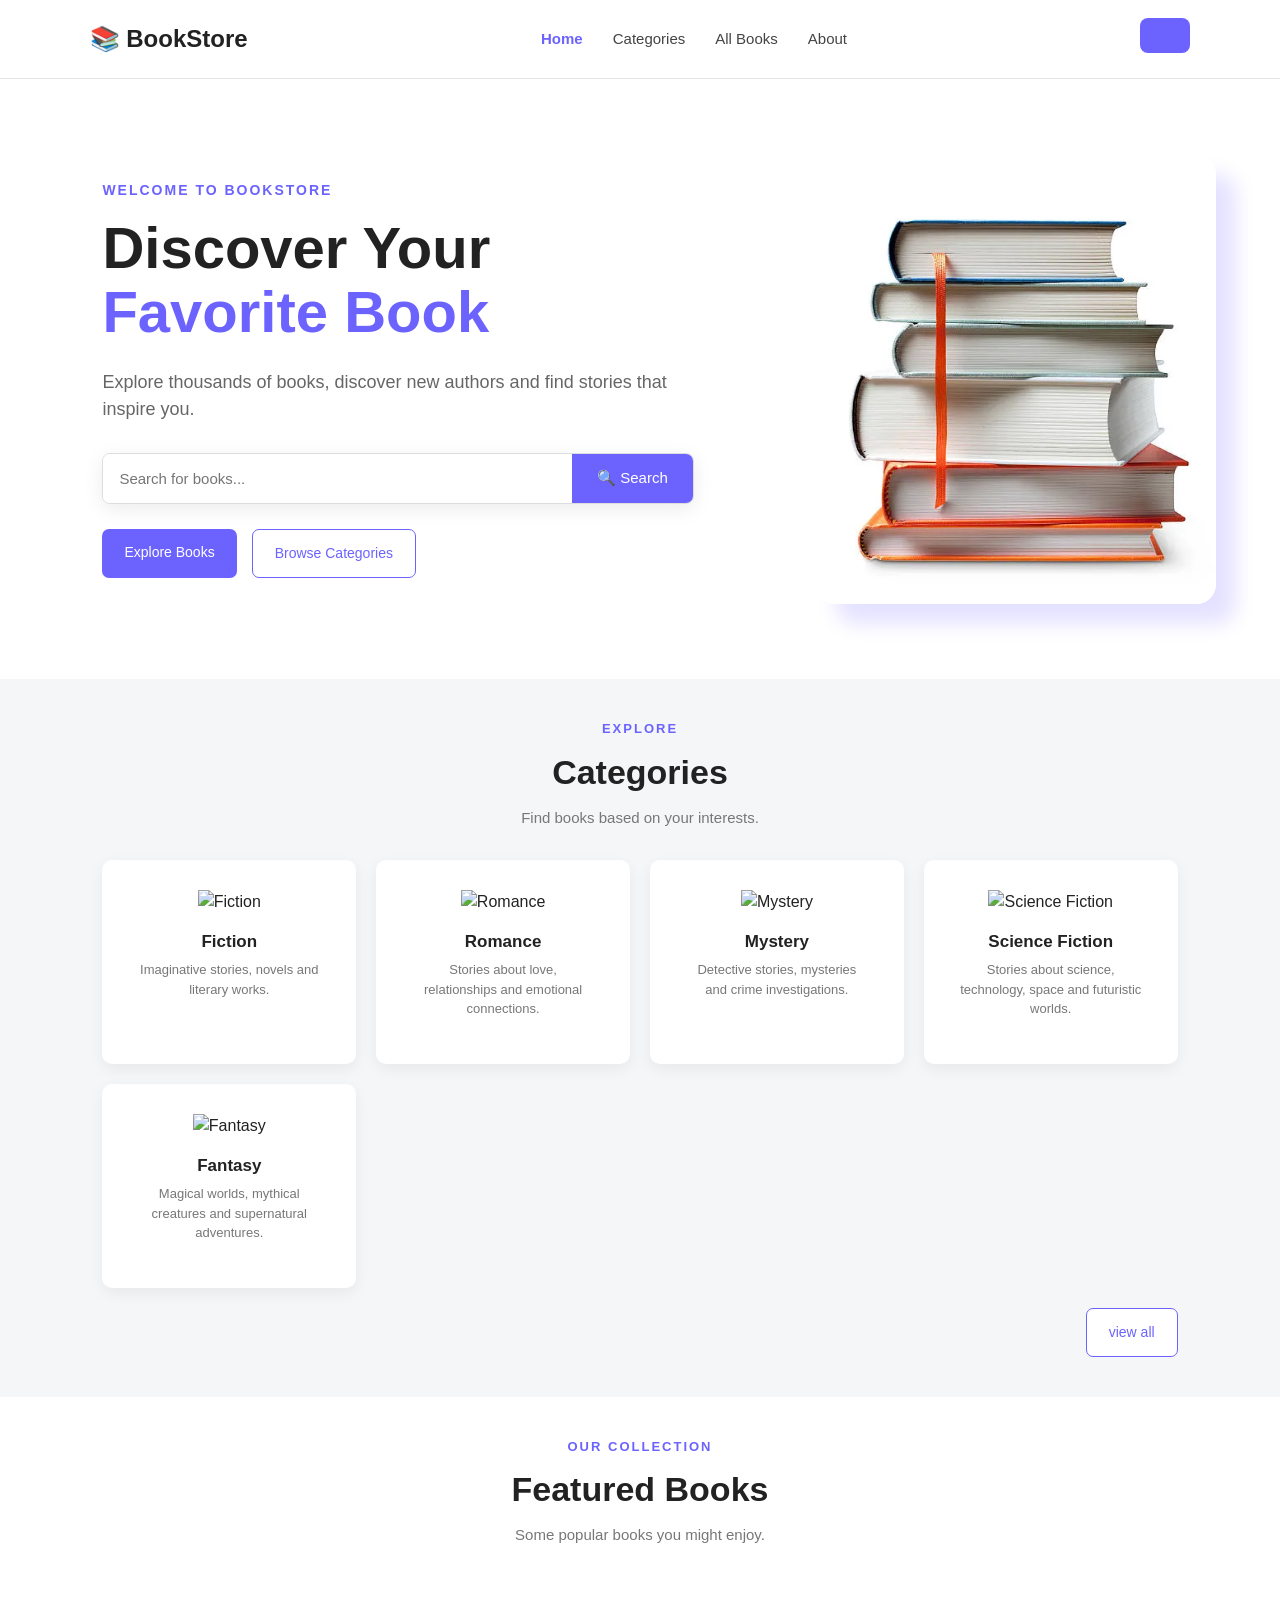
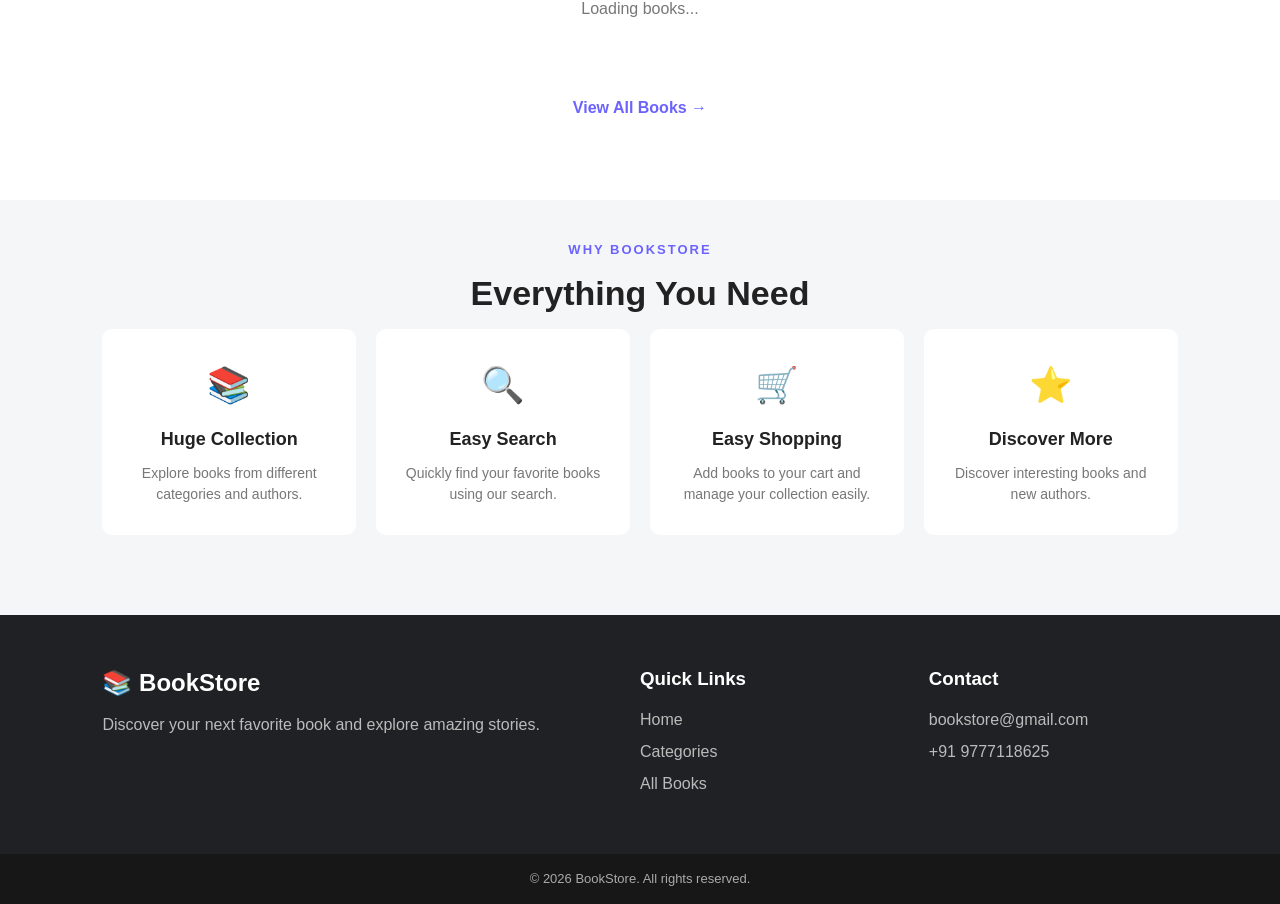
==== index.html @ 8ffd0593 "Update book details page" ====
<!DOCTYPE html>
<html lang="en">

<head>
    <meta charset="UTF-8">
    <meta name="viewport" content="width=device-width, initial-scale=1.0">
    <title>BookStore | Home</title>

    <link rel="stylesheet" href="css/home.css">
    <link rel="stylesheet" href="https://cdnjs.cloudflare.com/ajax/libs/font-awesome/7.3.1/css/all.css"
        integrity="sha512-x9WwyMYBnlXMNQ6kQ/Lyzu1NqIhLQKL5Oq6xByfXuRj7s9CskyCbLv/1IjqzJmXwFXWr0ov6jBV7Qbc0hh9nHg=="
        crossorigin="anonymous" referrerpolicy="no-referrer">

</head>

<body>

    <!-- NAVBAR -->

    <header class="navbar">
        <div class="logo">
            📚 BookStore
        </div>

        <nav class="nav-links">

            <a href="index.html" class="active">
                Home
            </a>

            <a href="pages/categories.html">
                Categories
            </a>

            <a href="pages/books.html">
                All Books
            </a>

            <a href="#">
                About
            </a>

        </nav>

        <div class="cart">
            <button><i class="fa-solid fa-cart-shopping"></i></button>
        </div>

    </header>



    <!-- HERO SECTION -->

    <section class="hero">

        <div class="hero-content">

            <p class="hero-small-title">
                WELCOME TO BOOKSTORE
            </p>


            <h1>
                Discover Your
                <span>Favorite Book</span>
            </h1>


            <p class="hero-description">

                Explore thousands of books,
                discover new authors and
                find stories that inspire you.

            </p>

            <div class="search-box">

                <input type="text" id="searchInput" placeholder="Search for books...">

                <button id="searchBtn" type="button">
                    🔍 Search
                </button>

            </div>

            <div class="hero-buttons">

                <a href="pages/books.html" class="primary-btn">
                    Explore Books
                </a>

                <a href="pages/categories.html" class="secondary-btn">
                    Browse Categories
                </a>

            </div>

        </div>

        <div class="hero-image">

            <div class="book-stack">
                <img src="./images/books.webp">
            </div>

        </div>

    </section>



    <!-- ================= CATEGORIES ================= -->

    <section class="categories-section">

        <div class="section-heading">

            <p>
                EXPLORE
            </p>

            <h2>
                Categories
            </h2>

            <span>
                Find books based on your interests.
            </span>

        </div>


        <div id="categoryContainer" class="category-container">
            <!-- Categories will be created by JavaScript -->

        </div>
        <div class="viewall">
            <a href="pages/categories.html" class="secondary-btn">
                view all<i class="fa-solid fa-arrow-right-long"></i>
            </a>
        </div>
    </section>



    <!-- ================= FEATURED BOOKS ================= -->

    <section class="featured-section">

        <div class="section-heading">

            <p>
                OUR COLLECTION
            </p>

            <h2>
                Featured Books
            </h2>

            <span>
                Some popular books you might enjoy.
            </span>

        </div>


        <div id="featuredBooks" class="books-container">

            <p class="loading">
                Loading books...
            </p>

        </div>


        <div class="view-all">

            <a href="pages/books.html">
                View All Books →
            </a>

        </div>

    </section>



    <!-- ================= WHY BOOKSTORE ================= -->

    <section class="features-section">

        <div class="section-heading">

            <p>
                WHY BOOKSTORE
            </p>

            <h2>
                Everything You Need
            </h2>

        </div>


        <div class="features-container">


            <div class="feature-card">

                <div class="feature-icon">
                    📚
                </div>

                <h3>
                    Huge Collection
                </h3>

                <p>
                    Explore books from different
                    categories and authors.
                </p>

            </div>


            <div class="feature-card">

                <div class="feature-icon">
                    🔍
                </div>

                <h3>
                    Easy Search
                </h3>

                <p>
                    Quickly find your favorite
                    books using our search.
                </p>

            </div>


            <div class="feature-card">

                <div class="feature-icon">
                    🛒
                </div>

                <h3>
                    Easy Shopping
                </h3>

                <p>
                    Add books to your cart and
                    manage your collection easily.
                </p>

            </div>


            <div class="feature-card">

                <div class="feature-icon">
                    ⭐
                </div>

                <h3>
                    Discover More
                </h3>

                <p>
                    Discover interesting books
                    and new authors.
                </p>

            </div>

        </div>

    </section>



    <!-- ================= FOOTER ================= -->

    <footer class="footer">


        <div class="footer-column">

            <h2>
                📚 BookStore
            </h2>

            <p>
                Discover your next favorite book
                and explore amazing stories.
            </p>

        </div>


        <div class="footer-column">

            <h3>
                Quick Links
            </h3>

            <a href="index.html">
                Home
            </a>

            <a href="pages/categories.html">
                Categories
            </a>

            <a href="pages/books.html">
                All Books
            </a>

        </div>


        <div class="footer-column">

            <h3>
                Contact
            </h3>

            <p>
                bookstore@gmail.com
            </p>

            <p>
                +91 9777118625
            </p>

        </div>


    </footer>


    <div class="copyright">

        © 2026 BookStore. All rights reserved.

    </div>

    <script src="js/home.js"></script>

</body>

</html>
---- css/home.css ----
/* =========================
   RESET
========================= */

* {
    margin: 0;
    padding: 0;
    box-sizing: border-box;
}


body {
    font-family: Arial, Helvetica, sans-serif;

    background-color: #f5f6f8;

    color: #222;

    line-height: 1.5;
}


/* =========================
   NAVBAR
========================= */

.navbar {

    width: 100%;

    padding: 18px 7%;

    background-color: #ffffff;

    display: flex;

    align-items: center;

    justify-content: space-between;

    border-bottom: 1px solid #e5e5e5;

    position: sticky;

    top: 0;

    z-index: 100;
}


.logo {

    font-size: 24px;

    font-weight: bold;
}


.nav-links {

    display: flex;

    align-items: center;

    gap: 30px;
}


.nav-links a {

    text-decoration: none;

    color: #444;

    font-size: 15px;

    transition: 0.3s;
}


.nav-links a:hover {

    color: #6c63ff;
}


.nav-links a.active {

    color: #6c63ff;

    font-weight: bold;
}


.cart button{

    font-size: 20px;
    background-color:  #6c63ff;
    cursor: pointer;
    height: 35px;
    width:50px;
    border-radius: 8px;
    border:none;
    color:white;
}
.cart button :hover{
    font-size: 20px;
    border-radius: 8px;
    border:none;
    cursor: pointer;
    height: 35px;
    width:50px;
    background-color: #574fd6;

}


/* HERO*/

.hero {

    min-height: 600px;

    padding: 70px 8%;

    display: flex;

    align-items: center;

    justify-content: space-between;

    background-color: #ffffff;
}


.hero-content {

    width: 55%;

    max-width: 700px;
}


.hero-small-title {

    color: #6c63ff;

    font-size: 14px;

    font-weight: bold;

    letter-spacing: 2px;

    margin-bottom: 15px;
}


.hero h1 {

    font-size: 58px;

    line-height: 1.1;

    margin-bottom: 25px;
}


.hero h1 span {

    display: block;

    color: #6c63ff;
}


.hero-description {

    color: #666;

    font-size: 18px;

    max-width: 600px;

    margin-bottom: 30px;
}


/* =========================
   SEARCH BAR
========================= */

.search-box {

    width: 100%;

    max-width: 600px;

    display: flex;

    background-color: #ffffff;

    border: 1px solid #ddd;

    border-radius: 8px;

    overflow: hidden;

    box-shadow:
        0 5px 20px rgba(0, 0, 0, 0.08);

    margin-bottom: 25px;
}


.search-box input {

    flex: 1;

    border: none;

    outline: none;

    padding: 16px;

    font-size: 15px;
}


.search-box button {

    border: none;

    background-color: #6c63ff;

    color: white;

    padding: 0 25px;

    cursor: pointer;

    font-size: 15px;

    transition: 0.3s;
}


.search-box button:hover {

    background-color: #574fd6;
}


/* =========================
   HERO BUTTONS
========================= */

.hero-buttons {

    display: flex;

    gap: 15px;
}


.primary-btn,
.secondary-btn {

    text-decoration: none;

    padding: 13px 22px;

    border-radius: 7px;

    font-size: 14px;

    transition: 0.3s;
}


.primary-btn {

    background-color: #6c63ff;

    color: white;
}


.primary-btn:hover {

    background-color: #574fd6;
}


.secondary-btn {

    border: 1px solid #6c63ff;

    color: #6c63ff;

    background-color: white;
}


.secondary-btn:hover {

    background-color: #6c63ff;

    color: white;
}


/* =========================
   HERO IMAGE
========================= */

.hero-image {

    width: 30%;

    display: flex;

    justify-content: center;

    align-items: center;
}


.book-stack img{

    width: 400px;
    height: 450px;
    border-radius: 20px;
    display: flex;
    justify-content: center;
    align-items: center;
    font-size: 130px;
    box-shadow:
    20px 20px 20px #e5e2ff;
}


/* SECTION HEADING */

.section-heading {

    text-align: center;

    margin-bottom: 10px;
    margin-top: -40px;
}


.section-heading p {

    color: #6c63ff;

    font-size: 13px;

    font-weight: bold;

    letter-spacing: 2px;

    margin-bottom: 8px;
}


.section-heading h2 {

    font-size: 34px;

    margin-bottom: 8px;
}


.section-heading span {

    color: #777;

    font-size: 15px;
}


/* =========================
   CATEGORIES
========================= */

.categories-section {

    padding: 80px 8%;

    background-color: #f5f6f8;
}


.category-container {
    display: grid;
    grid-template-columns: repeat(auto-fit, minmax(200px, 1fr));
    gap: 20px;
    padding: 20px 0;
}


.category-card:hover {
    transform: translateY(-5px);
}

.category-card img {
    width: 100%;
    height: 150px;
    object-fit: cover;
}

.category-info {
    padding: 15px;
}

.category-info h3 {
    margin: 0 0 8px;
    font-size: 18px;
}

.category-info p {
    margin: 0;
    font-size: 14px;
    color: #666;
    line-height: 1.5;
}


.category-card {

    background-color: white;

    padding: 30px 20px;

    border-radius: 10px;

    text-align: center;

    cursor: pointer;

    box-shadow:
        0 5px 15px rgba(0, 0, 0, 0.06);

    transition: 0.3s;
}


.category-card:hover {

    transform: translateY(-5px);

    box-shadow:
        0 10px 25px rgba(0, 0, 0, 0.1);
}


.category-icon {

    font-size: 40px;

    margin-bottom: 15px;
}


.category-card h3 {

    font-size: 17px;

    margin-bottom: 6px;
}


.category-card p {

    color: #777;

    font-size: 13px;
}

.viewall {
    display: flex;
    margin-bottom: -40px;
}
.viewall a{
    margin-left: auto;
}



/* =========================
   FEATURED BOOKS
========================= */

.featured-section {

    padding: 80px 8%;

    background-color: white;
}


.books-container {

    display: grid;

    grid-template-columns:
        repeat(4, 1fr);

    gap: 25px;
}


.book-card {

    background-color: white;

    border: 1px solid #eee;

    border-radius: 10px;

    padding: 15px;

    transition: 0.3s;
}


.book-card:hover {

    transform: translateY(-5px);

    box-shadow:
        0 10px 25px rgba(0, 0, 0, 0.1);
}


.book-image {

    width: 100%;

    height: 250px;

    object-fit: contain;

    background-color: #f5f5f5;

    border-radius: 7px;

    margin-bottom: 12px;
}


.book-title {

    font-size: 17px;

    margin-bottom: 6px;

    line-height: 1.3;
}


.book-author {

    color: #777;

    font-size: 13px;

    margin-bottom: 10px;
}


.book-price {

    color: #e85d04;

    font-size: 18px;

    font-weight: bold;

    margin-bottom: 12px;
}


.details-btn {

    width: 100%;

    border: none;

    padding: 10px;

    border-radius: 6px;

    background-color: #6c63ff;

    color: white;

    cursor: pointer;
}


.details-btn:hover {

    background-color: #574fd6;
}


.view-all {

    text-align: center;

    margin-top: 35px;
}


.view-all a {

    color: #6c63ff;

    text-decoration: none;

    font-weight: bold;
}


/* =========================
   FEATURES
========================= */

.features-section {

    padding: 80px 8%;

    background-color: #f5f6f8;
}


.features-container {

    display: grid;

    grid-template-columns:
        repeat(4, 1fr);

    gap: 20px;
}


.feature-card {

    background-color: white;

    padding: 30px 20px;

    border-radius: 10px;

    text-align: center;
}


.feature-icon {

    font-size: 35px;

    margin-bottom: 15px;
}


.feature-card h3 {

    margin-bottom: 10px;

    font-size: 18px;
}


.feature-card p {

    color: #777;

    font-size: 14px;
}


/* =========================
   LOADING
========================= */

.loading {

    grid-column: 1 / -1;

    text-align: center;

    color: #777;

    padding: 40px;
}


/* =========================
   FOOTER
========================= */

.footer {

    background-color: #202124;

    color: white;

    padding: 50px 8%;

    display: grid;

    grid-template-columns:
        2fr 1fr 1fr;

    gap: 40px;
}


.footer-column h2 {

    margin-bottom: 12px;
}


.footer-column h3 {

    margin-bottom: 15px;
}


.footer-column p {

    color: #bbb;

    margin-bottom: 8px;
}


.footer-column a {

    display: block;

    color: #bbb;

    text-decoration: none;

    margin-bottom: 8px;
}


.footer-column a:hover {

    color: white;
}


.copyright {

    background-color: #171717;

    color: #aaa;

    text-align: center;

    padding: 15px;

    font-size: 13px;
}


/* =========================
   TABLET
========================= */

@media (max-width: 1000px) {

    .hero h1 {

        font-size: 45px;
    }


    .category-container,
    .books-container,
    .features-container {

        grid-template-columns:
            repeat(2, 1fr);
    }

}


/* =========================
   MOBILE
========================= */

@media (max-width: 700px) {

    .navbar {

        flex-direction: column;

        gap: 15px;
    }


    .nav-links {

        flex-wrap: wrap;

        justify-content: center;

        gap: 15px;
    }


    .hero {

        flex-direction: column;

        text-align: center;

        gap: 50px;

        padding: 60px 20px;
    }


    .hero-content {

        width: 100%;
    }


    .hero h1 {

        font-size: 38px;
    }


    .hero-description {

        margin-left: auto;

        margin-right: auto;
    }


    .search-box {

        margin-left: auto;

        margin-right: auto;
    }


    .hero-buttons {

        justify-content: center;

        flex-wrap: wrap;
    }


    .hero-image {

        width: 100%;
    }


    .book-stack {

        width: 220px;

        height: 260px;

        font-size: 90px;
    }


    .category-container,
    .books-container,
    .features-container {

        grid-template-columns: 1fr;
    }


    .footer {

        grid-template-columns: 1fr;

        text-align: center;
    }

}
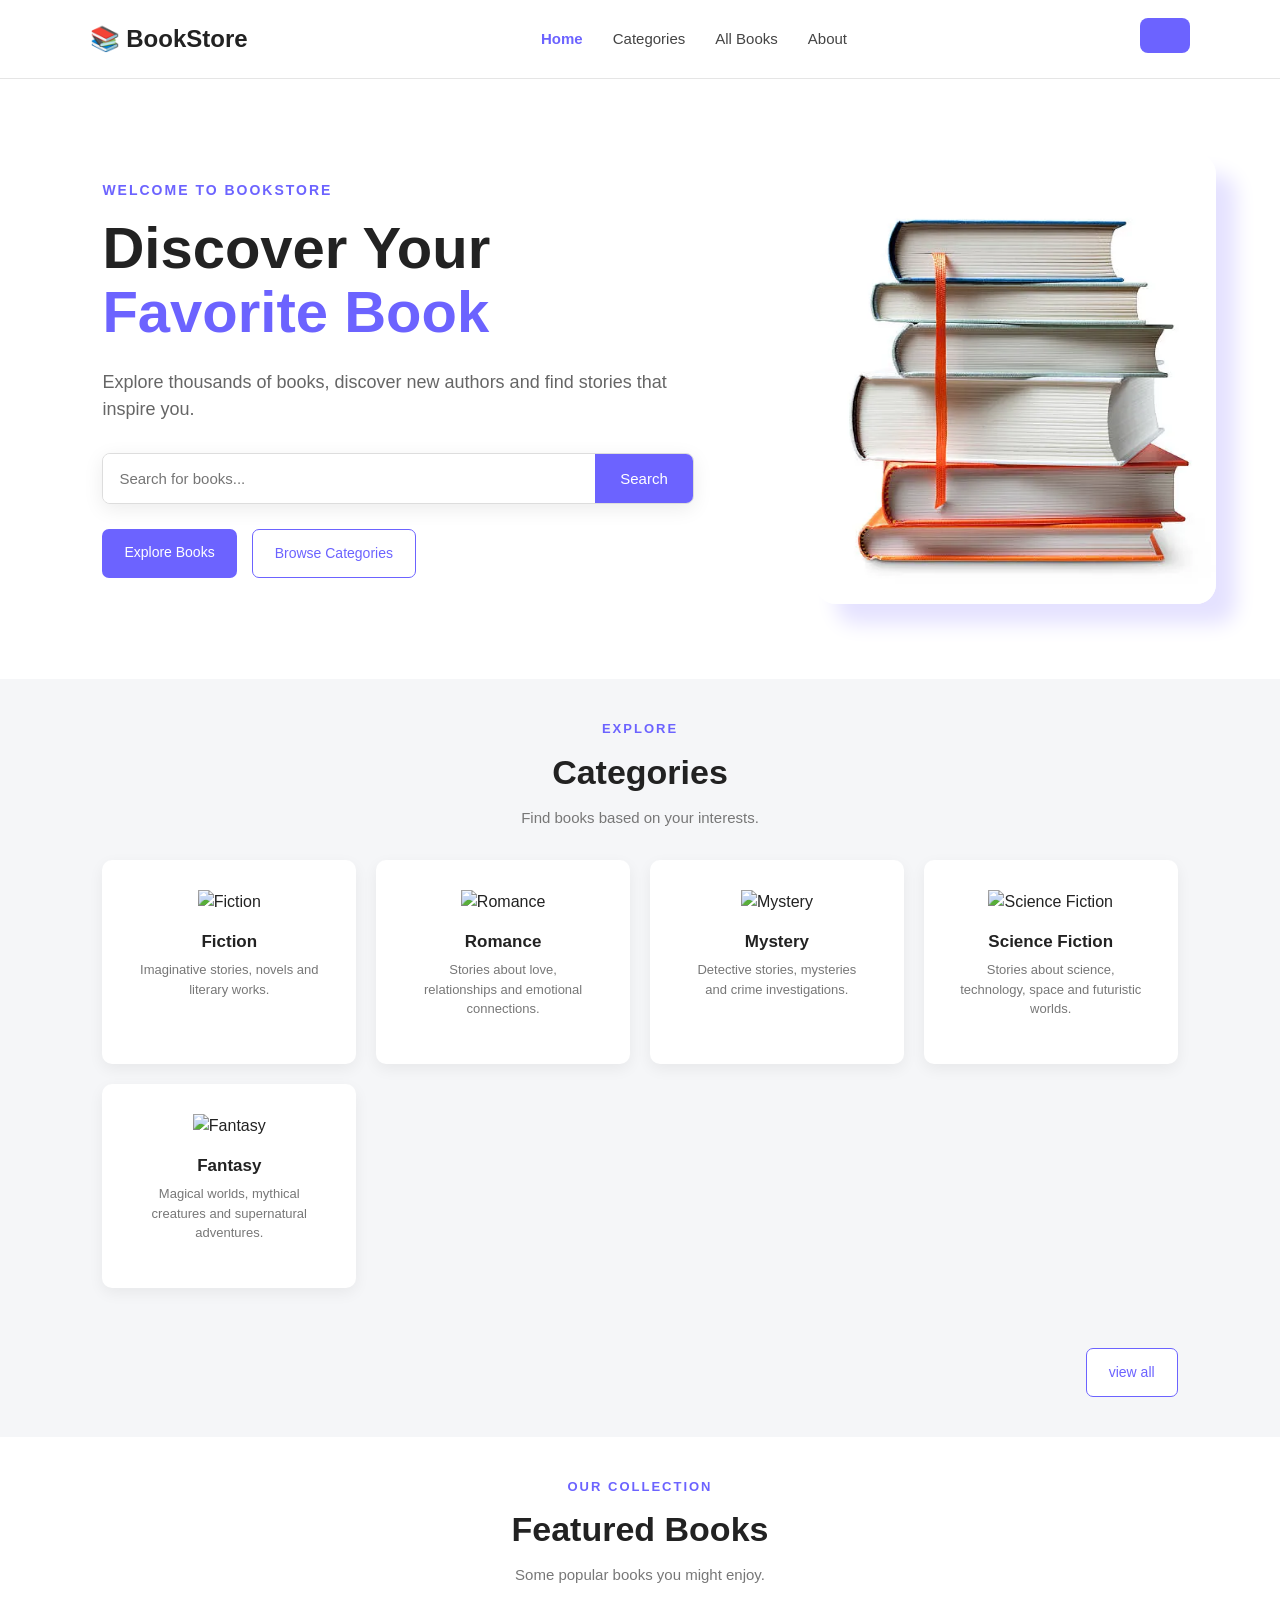
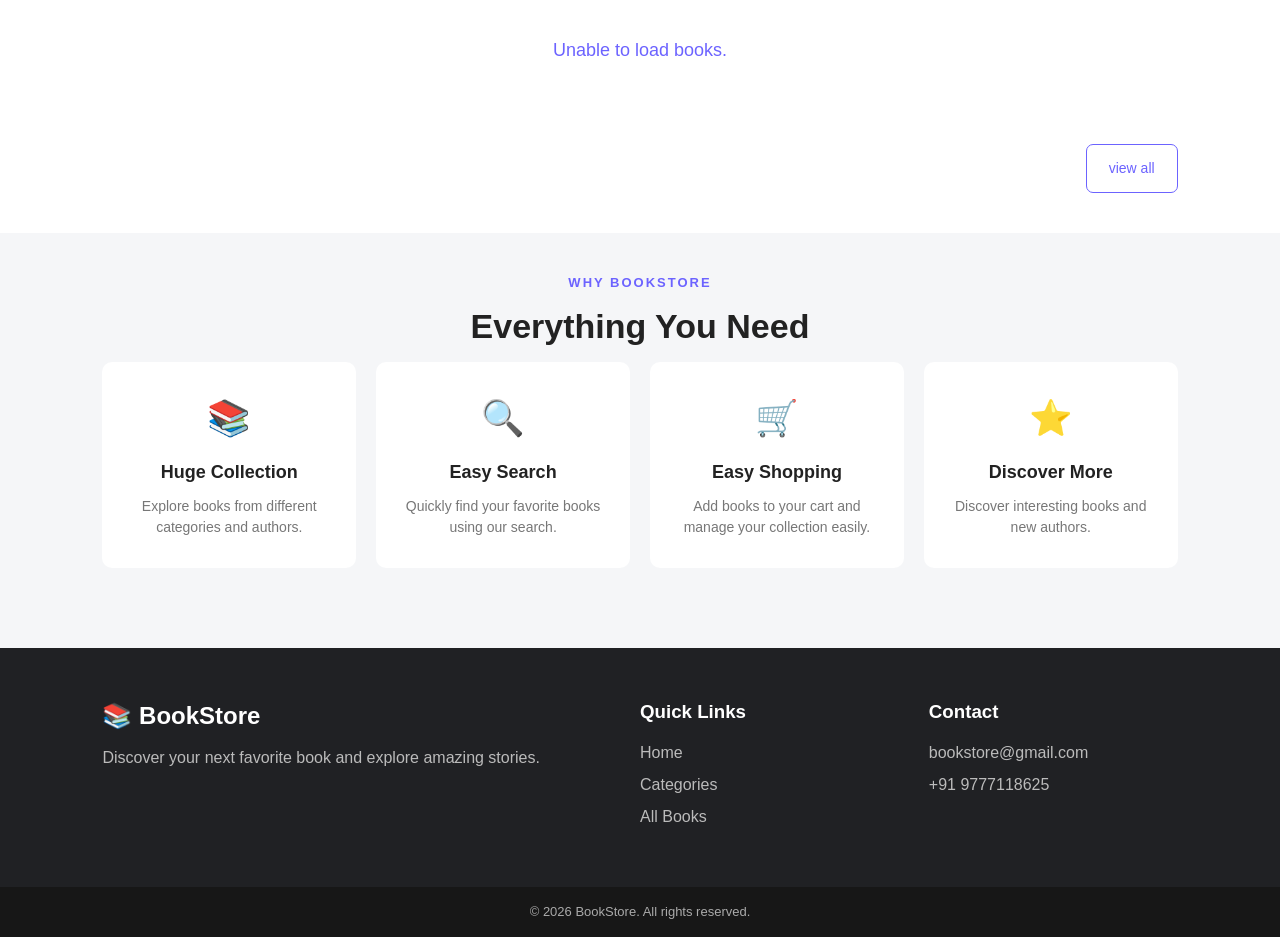
==== commit 37f87d70: "Add featured books section and navigation" ====
--- a/index.html
+++ b/index.html
@@ -1,357 +1,202 @@
-<!DOCTYPE html>
+<!doctype html>
 <html lang="en">
-
-<head>
-    <meta charset="UTF-8">
-    <meta name="viewport" content="width=device-width, initial-scale=1.0">
+  <head>
+    <meta charset="UTF-8" />
+    <meta name="viewport" content="width=device-width, initial-scale=1.0" />
     <title>BookStore | Home</title>
 
-    <link rel="stylesheet" href="css/home.css">
-    <link rel="stylesheet" href="https://cdnjs.cloudflare.com/ajax/libs/font-awesome/7.3.1/css/all.css"
-        integrity="sha512-x9WwyMYBnlXMNQ6kQ/Lyzu1NqIhLQKL5Oq6xByfXuRj7s9CskyCbLv/1IjqzJmXwFXWr0ov6jBV7Qbc0hh9nHg=="
-        crossorigin="anonymous" referrerpolicy="no-referrer">
-
-</head>
-
-<body>
-
+    <link rel="stylesheet" href="css/home.css" />
+    <link
+      rel="stylesheet"
+      href="https://cdnjs.cloudflare.com/ajax/libs/font-awesome/7.3.1/css/all.css"
+      integrity="sha512-x9WwyMYBnlXMNQ6kQ/Lyzu1NqIhLQKL5Oq6xByfXuRj7s9CskyCbLv/1IjqzJmXwFXWr0ov6jBV7Qbc0hh9nHg=="
+      crossorigin="anonymous"
+      referrerpolicy="no-referrer"
+    />
+  </head>
+
+  <body>
     <!-- NAVBAR -->
 
     <header class="navbar">
-        <div class="logo">
-            📚 BookStore
-        </div>
-
-        <nav class="nav-links">
-
-            <a href="index.html" class="active">
-                Home
-            </a>
-
-            <a href="pages/categories.html">
-                Categories
-            </a>
-
-            <a href="pages/books.html">
-                All Books
-            </a>
-
-            <a href="#">
-                About
-            </a>
-
-        </nav>
-
-        <div class="cart">
-            <button><i class="fa-solid fa-cart-shopping"></i></button>
-        </div>
-
+      <div class="logo">📚 BookStore</div>
+
+      <nav class="nav-links">
+        <a href="index.html" class="active"> Home </a>
+
+        <a href="pages/category.html"> Categories </a>
+
+        <a href="pages/books.html"> All Books </a>
+
+        <a href="pages/about.html"> About </a>
+      </nav>
+
+      <div class="cart">
+        <button onclick="window.location.href = 'pages/cart.html'">
+          <i class="fa-solid fa-cart-shopping"></i>
+        </button>
+      </div>
     </header>
 
-
-
     <!-- HERO SECTION -->
 
     <section class="hero">
-
-        <div class="hero-content">
-
-            <p class="hero-small-title">
-                WELCOME TO BOOKSTORE
-            </p>
-
-
-            <h1>
-                Discover Your
-                <span>Favorite Book</span>
-            </h1>
-
-
-            <p class="hero-description">
-
-                Explore thousands of books,
-                discover new authors and
-                find stories that inspire you.
-
-            </p>
-
-            <div class="search-box">
-
-                <input type="text" id="searchInput" placeholder="Search for books...">
-
-                <button id="searchBtn" type="button">
-                    🔍 Search
-                </button>
-
-            </div>
-
-            <div class="hero-buttons">
-
-                <a href="pages/books.html" class="primary-btn">
-                    Explore Books
-                </a>
-
-                <a href="pages/categories.html" class="secondary-btn">
-                    Browse Categories
-                </a>
-
-            </div>
-
-        </div>
-
-        <div class="hero-image">
-
-            <div class="book-stack">
-                <img src="./images/books.webp">
-            </div>
-
-        </div>
-
-    </section>
-
-
-
-    <!-- ================= CATEGORIES ================= -->
+      <div class="hero-content">
+        <p class="hero-small-title">WELCOME TO BOOKSTORE</p>
+
+        <h1>
+          Discover Your
+          <span>Favorite Book</span>
+        </h1>
+
+        <p class="hero-description">
+          Explore thousands of books, discover new authors and find stories that
+          inspire you.
+        </p>
+
+        <div class="search-box">
+          <input
+            type="text"
+            id="searchInput"
+            placeholder="Search for books..."
+          />
+
+          <button id="searchBtn" type="button"><i class="fa-solid fa-magnifying-glass"></i> Search</button>
+        </div>
+
+        <div class="hero-buttons">
+          <a href="pages/books.html" class="primary-btn"> Explore Books </a>
+
+          <a href="pages/category.html" class="secondary-btn">
+            Browse Categories
+          </a>
+        </div>
+      </div>
+
+      <div class="hero-image">
+        <div class="book-stack">
+          <img src="./images/books.webp" />
+        </div>
+      </div>
+    </section>
+
+    <!--  CATEGORIES  -->
 
     <section class="categories-section">
-
-        <div class="section-heading">
-
-            <p>
-                EXPLORE
-            </p>
-
-            <h2>
-                Categories
-            </h2>
-
-            <span>
-                Find books based on your interests.
-            </span>
-
-        </div>
-
-
-        <div id="categoryContainer" class="category-container">
-            <!-- Categories will be created by JavaScript -->
-
-        </div>
-        <div class="viewall">
-            <a href="pages/categories.html" class="secondary-btn">
-                view all<i class="fa-solid fa-arrow-right-long"></i>
-            </a>
-        </div>
-    </section>
-
-
-
-    <!-- ================= FEATURED BOOKS ================= -->
+      <div class="section-heading">
+        <p>EXPLORE</p>
+
+        <h2>Categories</h2>
+
+        <span> Find books based on your interests. </span>
+      </div>
+
+      <div id="categoryContainer" class="category-container">
+        <!-- Categories will be created by JavaScript -->
+      </div>
+      <div class="viewall">
+        <a href="pages/category.html" class="secondary-btn">
+          view all<i class="fa-solid fa-arrow-right-long"></i>
+        </a>
+      </div>
+    </section>
+
+    <!--  FEATURED BOOKS  -->
 
     <section class="featured-section">
-
-        <div class="section-heading">
-
-            <p>
-                OUR COLLECTION
-            </p>
-
-            <h2>
-                Featured Books
-            </h2>
-
-            <span>
-                Some popular books you might enjoy.
-            </span>
-
-        </div>
-
-
-        <div id="featuredBooks" class="books-container">
-
-            <p class="loading">
-                Loading books...
-            </p>
-
-        </div>
-
-
-        <div class="view-all">
-
-            <a href="pages/books.html">
-                View All Books →
-            </a>
-
-        </div>
-
-    </section>
-
-
-
-    <!-- ================= WHY BOOKSTORE ================= -->
+      <div class="section-heading">
+        <p>OUR COLLECTION</p>
+
+        <h2>Featured Books</h2>
+
+        <span> Some popular books you might enjoy. </span>
+      </div>
+
+      <div id="featuredBooks" class="books-container">
+        <p class="loading">Loading books...</p>
+      </div>
+
+      <div class="viewall">
+        <a href="pages/books.html" class="secondary-btn">
+          view all<i class="fa-solid fa-arrow-right-long"></i>
+        </a>
+      </div>
+    </section>
+
+    <!-- WHY BOOKSTORE  -->
 
     <section class="features-section">
-
-        <div class="section-heading">
-
-            <p>
-                WHY BOOKSTORE
-            </p>
-
-            <h2>
-                Everything You Need
-            </h2>
-
-        </div>
-
-
-        <div class="features-container">
-
-
-            <div class="feature-card">
-
-                <div class="feature-icon">
-                    📚
-                </div>
-
-                <h3>
-                    Huge Collection
-                </h3>
-
-                <p>
-                    Explore books from different
-                    categories and authors.
-                </p>
-
-            </div>
-
-
-            <div class="feature-card">
-
-                <div class="feature-icon">
-                    🔍
-                </div>
-
-                <h3>
-                    Easy Search
-                </h3>
-
-                <p>
-                    Quickly find your favorite
-                    books using our search.
-                </p>
-
-            </div>
-
-
-            <div class="feature-card">
-
-                <div class="feature-icon">
-                    🛒
-                </div>
-
-                <h3>
-                    Easy Shopping
-                </h3>
-
-                <p>
-                    Add books to your cart and
-                    manage your collection easily.
-                </p>
-
-            </div>
-
-
-            <div class="feature-card">
-
-                <div class="feature-icon">
-                    ⭐
-                </div>
-
-                <h3>
-                    Discover More
-                </h3>
-
-                <p>
-                    Discover interesting books
-                    and new authors.
-                </p>
-
-            </div>
-
-        </div>
-
-    </section>
-
-
-
-    <!-- ================= FOOTER ================= -->
+      <div class="section-heading">
+        <p>WHY BOOKSTORE</p>
+
+        <h2>Everything You Need</h2>
+      </div>
+
+      <div class="features-container">
+        <div class="feature-card">
+          <div class="feature-icon">📚</div>
+
+          <h3>Huge Collection</h3>
+
+          <p>Explore books from different categories and authors.</p>
+        </div>
+
+        <div class="feature-card">
+          <div class="feature-icon">🔍</div>
+
+          <h3>Easy Search</h3>
+
+          <p>Quickly find your favorite books using our search.</p>
+        </div>
+
+        <div class="feature-card">
+          <div class="feature-icon">🛒</div>
+
+          <h3>Easy Shopping</h3>
+
+          <p>Add books to your cart and manage your collection easily.</p>
+        </div>
+
+        <div class="feature-card">
+          <div class="feature-icon">⭐</div>
+
+          <h3>Discover More</h3>
+
+          <p>Discover interesting books and new authors.</p>
+        </div>
+      </div>
+    </section>
+
+    <!--  FOOTER = -->
 
     <footer class="footer">
-
-
-        <div class="footer-column">
-
-            <h2>
-                📚 BookStore
-            </h2>
-
-            <p>
-                Discover your next favorite book
-                and explore amazing stories.
-            </p>
-
-        </div>
-
-
-        <div class="footer-column">
-
-            <h3>
-                Quick Links
-            </h3>
-
-            <a href="index.html">
-                Home
-            </a>
-
-            <a href="pages/categories.html">
-                Categories
-            </a>
-
-            <a href="pages/books.html">
-                All Books
-            </a>
-
-        </div>
-
-
-        <div class="footer-column">
-
-            <h3>
-                Contact
-            </h3>
-
-            <p>
-                bookstore@gmail.com
-            </p>
-
-            <p>
-                +91 9777118625
-            </p>
-
-        </div>
-
-
+      <div class="footer-column">
+        <h2>📚 BookStore</h2>
+
+        <p>Discover your next favorite book and explore amazing stories.</p>
+      </div>
+
+      <div class="footer-column">
+        <h3>Quick Links</h3>
+
+        <a href="index.html"> Home </a>
+
+        <a href="pages/category.html"> Categories </a>
+
+        <a href="pages/books.html"> All Books </a>
+      </div>
+
+      <div class="footer-column">
+        <h3>Contact</h3>
+
+        <p>bookstore@gmail.com</p>
+
+        <p>+91 9777118625</p>
+      </div>
     </footer>
 
-
-    <div class="copyright">
-
-        © 2026 BookStore. All rights reserved.
-
-    </div>
+    <div class="copyright">© 2026 BookStore. All rights reserved.</div>
 
     <script src="js/home.js"></script>
-
-</body>
-
-</html>+  </body>
+</html>
--- a/css/home.css
+++ b/css/home.css
@@ -3,899 +3,922 @@
 ========================= */
 
 * {
-    margin: 0;
-    padding: 0;
-    box-sizing: border-box;
-}
-
+  margin: 0;
+  padding: 0;
+  box-sizing: border-box;
+}
 
 body {
-    font-family: Arial, Helvetica, sans-serif;
-
-    background-color: #f5f6f8;
-
-    color: #222;
-
-    line-height: 1.5;
-}
-
+  font-family: Arial, Helvetica, sans-serif;
+
+  background-color: #f5f6f8;
+
+  color: #222;
+
+  line-height: 1.5;
+}
 
 /* =========================
    NAVBAR
 ========================= */
 
 .navbar {
-
-    width: 100%;
-
-    padding: 18px 7%;
-
-    background-color: #ffffff;
-
-    display: flex;
-
-    align-items: center;
-
-    justify-content: space-between;
-
-    border-bottom: 1px solid #e5e5e5;
-
-    position: sticky;
-
-    top: 0;
-
-    z-index: 100;
-}
-
+  width: 100%;
+
+  padding: 18px 7%;
+
+  background-color: #ffffff;
+
+  display: flex;
+
+  align-items: center;
+
+  justify-content: space-between;
+
+  border-bottom: 1px solid #e5e5e5;
+
+  position: sticky;
+
+  top: 0;
+
+  z-index: 100;
+}
 
 .logo {
-
-    font-size: 24px;
-
-    font-weight: bold;
-}
-
+  font-size: 24px;
+
+  font-weight: bold;
+}
 
 .nav-links {
-
-    display: flex;
-
-    align-items: center;
-
-    gap: 30px;
-}
-
+  display: flex;
+
+  align-items: center;
+
+  gap: 30px;
+}
 
 .nav-links a {
-
-    text-decoration: none;
-
-    color: #444;
-
-    font-size: 15px;
-
-    transition: 0.3s;
-}
-
+  text-decoration: none;
+
+  color: #444;
+
+  font-size: 15px;
+
+  transition: 0.3s;
+}
 
 .nav-links a:hover {
-
-    color: #6c63ff;
-}
-
+  color: #6c63ff;
+}
 
 .nav-links a.active {
-
-    color: #6c63ff;
-
-    font-weight: bold;
-}
-
-
-.cart button{
-
-    font-size: 20px;
-    background-color:  #6c63ff;
-    cursor: pointer;
-    height: 35px;
-    width:50px;
-    border-radius: 8px;
-    border:none;
-    color:white;
-}
-.cart button :hover{
-    font-size: 20px;
-    border-radius: 8px;
-    border:none;
-    cursor: pointer;
-    height: 35px;
-    width:50px;
-    background-color: #574fd6;
-
-}
-
+  color: #6c63ff;
+
+  font-weight: bold;
+}
+
+.cart button {
+  font-size: 20px;
+  background-color: #6c63ff;
+  cursor: pointer;
+  height: 35px;
+  width: 50px;
+  border-radius: 8px;
+  border: none;
+  color: white;
+}
+.cart button :hover {
+  font-size: 20px;
+  border-radius: 8px;
+  border: none;
+  cursor: pointer;
+  height: 35px;
+  width: 50px;
+  background-color: #574fd6;
+}
 
 /* HERO*/
 
 .hero {
-
-    min-height: 600px;
-
-    padding: 70px 8%;
-
-    display: flex;
-
-    align-items: center;
-
-    justify-content: space-between;
-
-    background-color: #ffffff;
-}
-
+  min-height: 600px;
+
+  padding: 70px 8%;
+
+  display: flex;
+
+  align-items: center;
+
+  justify-content: space-between;
+
+  background-color: #ffffff;
+}
 
 .hero-content {
-
-    width: 55%;
-
-    max-width: 700px;
-}
-
+  width: 55%;
+
+  max-width: 700px;
+}
 
 .hero-small-title {
-
-    color: #6c63ff;
-
-    font-size: 14px;
-
-    font-weight: bold;
-
-    letter-spacing: 2px;
-
-    margin-bottom: 15px;
-}
-
+  color: #6c63ff;
+
+  font-size: 14px;
+
+  font-weight: bold;
+
+  letter-spacing: 2px;
+
+  margin-bottom: 15px;
+}
 
 .hero h1 {
-
-    font-size: 58px;
-
-    line-height: 1.1;
-
-    margin-bottom: 25px;
-}
-
+  font-size: 58px;
+
+  line-height: 1.1;
+
+  margin-bottom: 25px;
+}
 
 .hero h1 span {
-
-    display: block;
-
-    color: #6c63ff;
-}
-
+  display: block;
+
+  color: #6c63ff;
+}
 
 .hero-description {
-
-    color: #666;
-
-    font-size: 18px;
-
-    max-width: 600px;
-
-    margin-bottom: 30px;
-}
-
+  color: #666;
+
+  font-size: 18px;
+
+  max-width: 600px;
+
+  margin-bottom: 30px;
+}
 
 /* =========================
    SEARCH BAR
 ========================= */
 
 .search-box {
-
-    width: 100%;
-
-    max-width: 600px;
-
-    display: flex;
-
-    background-color: #ffffff;
-
-    border: 1px solid #ddd;
-
-    border-radius: 8px;
-
-    overflow: hidden;
-
-    box-shadow:
-        0 5px 20px rgba(0, 0, 0, 0.08);
-
-    margin-bottom: 25px;
-}
-
+  width: 100%;
+
+  max-width: 600px;
+
+  display: flex;
+
+  background-color: #ffffff;
+
+  border: 1px solid #ddd;
+
+  border-radius: 8px;
+
+  overflow: hidden;
+
+  box-shadow: 0 5px 20px rgba(0, 0, 0, 0.08);
+
+  margin-bottom: 25px;
+}
 
 .search-box input {
-
-    flex: 1;
-
-    border: none;
-
-    outline: none;
-
-    padding: 16px;
-
-    font-size: 15px;
-}
-
+  flex: 1;
+
+  border: none;
+
+  outline: none;
+
+  padding: 16px;
+
+  font-size: 15px;
+}
 
 .search-box button {
-
-    border: none;
-
-    background-color: #6c63ff;
-
-    color: white;
-
-    padding: 0 25px;
-
-    cursor: pointer;
-
-    font-size: 15px;
-
-    transition: 0.3s;
-}
-
+  border: none;
+
+  background-color: #6c63ff;
+
+  color: white;
+
+  padding: 0 25px;
+
+  cursor: pointer;
+
+  font-size: 15px;
+
+  transition: 0.3s;
+}
 
 .search-box button:hover {
-
-    background-color: #574fd6;
-}
-
+  background-color: #574fd6;
+}
 
 /* =========================
    HERO BUTTONS
 ========================= */
 
 .hero-buttons {
-
-    display: flex;
-
-    gap: 15px;
-}
-
+  display: flex;
+
+  gap: 15px;
+}
 
 .primary-btn,
 .secondary-btn {
+  text-decoration: none;
+
+  padding: 13px 22px;
+
+  border-radius: 7px;
+
+  font-size: 14px;
+
+  transition: 0.3s;
+}
+
+.primary-btn {
+  background-color: #6c63ff;
+
+  color: white;
+}
+
+.primary-btn:hover {
+  background-color: #574fd6;
+}
+
+.secondary-btn {
+  border: 1px solid #6c63ff;
+
+  color: #6c63ff;
+
+  background-color: white;
+}
+
+.secondary-btn:hover {
+  background-color: #6c63ff;
+
+  color: white;
+}
+
+/* =========================
+   HERO IMAGE
+========================= */
+
+.hero-image {
+  width: 30%;
+
+  display: flex;
+
+  justify-content: center;
+
+  align-items: center;
+}
+
+.book-stack img {
+  width: 400px;
+  height: 450px;
+  border-radius: 20px;
+  display: flex;
+  justify-content: center;
+  align-items: center;
+  font-size: 130px;
+  box-shadow: 20px 20px 20px #e5e2ff;
+}
+
+/* SECTION HEADING */
+
+.section-heading {
+  text-align: center;
+
+  margin-bottom: 10px;
+  margin-top: -40px;
+}
+
+.section-heading p {
+  color: #6c63ff;
+
+  font-size: 13px;
+
+  font-weight: bold;
+
+  letter-spacing: 2px;
+
+  margin-bottom: 8px;
+}
+
+.section-heading h2 {
+  font-size: 34px;
+
+  margin-bottom: 8px;
+}
+
+.section-heading span {
+  color: #777;
+
+  font-size: 15px;
+}
+
+/* =========================
+   CATEGORIES
+========================= */
+
+.categories-section {
+  padding: 80px 8%;
+
+  background-color: #f5f6f8;
+}
+
+.category-container {
+  display: grid;
+  grid-template-columns: repeat(auto-fit, minmax(200px, 1fr));
+  gap: 20px;
+  padding: 20px 0;
+}
+
+.category-card:hover {
+  transform: translateY(-5px);
+}
+
+.category-card img {
+  width: 100%;
+  height: 150px;
+  object-fit: cover;
+}
+
+.category-info {
+  padding: 15px;
+}
+
+.category-info h3 {
+  margin: 0 0 8px;
+  font-size: 18px;
+}
+
+.category-info p {
+  margin: 0;
+  font-size: 14px;
+  color: #666;
+  line-height: 1.5;
+}
+
+.category-card {
+  background-color: white;
+
+  padding: 30px 20px;
+
+  border-radius: 10px;
+
+  text-align: center;
+
+  cursor: pointer;
+
+  box-shadow: 0 5px 15px rgba(0, 0, 0, 0.06);
+
+  transition: 0.3s;
+}
+
+.category-card:hover {
+  transform: translateY(-5px);
+
+  box-shadow: 0 10px 25px rgba(0, 0, 0, 0.1);
+}
+
+.category-icon {
+  font-size: 40px;
+
+  margin-bottom: 15px;
+}
+
+.category-card h3 {
+  font-size: 17px;
+
+  margin-bottom: 6px;
+}
+
+.category-card p {
+  color: #777;
+
+  font-size: 13px;
+}
+
+.viewall {
+  display: flex;
+  margin-bottom: -40px;
+}
+.viewall a {
+  margin-left: auto;
+}
+
+/* =========================
+   FEATURED BOOKS
+========================= */
+
+.featured-section {
+  padding: 80px 8%;
+
+  background-color: white;
+}
+
+.books-container {
+  display: grid;
+
+  grid-template-columns: repeat(5, 1fr);
+
+  gap: 25px;
+}
+
+.featured-book-card {
+
+    background: #ffffff;
+
+    border: 1px solid #e1e1e8;
+
+    border-radius: 14px;
+
+    overflow: hidden;
+
+    min-width: 0;
+
+    display: flex;
+
+    flex-direction: column;
+
+    transition:
+        transform 0.25s ease,
+        box-shadow 0.25s ease;
+}
+
+
+.featured-book-card:hover {
+
+    transform: translateY(-5px);
+
+    box-shadow:
+        0 10px 25px rgba(0, 0, 0, 0.10);
+}
+
+
+/* ======================================================
+   IMAGE
+   ====================================================== */
+
+.featured-book-image {
+
+    width: 100%;
+
+    height: 200px;
+
+    background: #f1f2f5;
+
+    display: flex;
+
+    align-items: center;
+
+    justify-content: center;
+
+    overflow: hidden;
+}
+
+
+.featured-book-image img {
+
+    width: 100%;
+
+    height: 100%;
+
+    object-fit: contain;
+
+    display: block;
+}
+
+
+/* ======================================================
+   BOOK INFORMATION
+   ====================================================== */
+
+.featured-book-info {
+
+    padding: 16px 18px 18px;
+
+    display: flex;
+
+    flex-direction: column;
+
+    flex: 1;
+}
+
+
+/* ======================================================
+   CATEGORY
+   ====================================================== */
+
+.featured-book-category {
+
+    display: inline-block;
+
+    width: fit-content;
+
+    max-width: 100%;
+
+    padding: 5px 10px;
+
+    background: #f1f1f3;
+
+    color: #555;
+
+    border-radius: 5px;
+
+    font-size: 12px;
+
+    white-space: nowrap;
+
+    overflow: hidden;
+
+    text-overflow: ellipsis;
+
+    margin-bottom: 12px;
+}
+
+
+/* ======================================================
+   TITLE
+   ====================================================== */
+
+.featured-book-title {
+
+    /* font-family: Georgia, "Times New Roman", serif; */
+
+    font-size: 14px;
+
+    line-height: 1.45;
+
+    color: #111;
+
+    margin: 0 0 18px;
+
+    min-height: 78px;
+
+    display: -webkit-box;
+
+    --webkit-line-clamp: 3;
+
+    -webkit-box-orient: vertical;
+
+    overflow: hidden;
+}
+
+
+/* ======================================================
+   AUTHOR
+   ====================================================== */
+
+.featured-book-author {
+
+    color: #777;
+
+    /* font-family: Georgia, "Times New Roman", serif; */
+
+    font-size: 13px;
+
+    line-height: 1.4;
+
+    margin-top: -25px;
+    margin-bottom: 10px;
+
+    white-space: nowrap;
+
+    overflow: hidden;
+
+    text-overflow: ellipsis;
+
+    min-height: 20px;
+}
+
+
+/* ======================================================
+   BOTTOM AREA
+   ====================================================== */
+
+.featured-book-bottom {
+
+    border-top: 1px solid #e5e5e5;
+
+    padding-top: 14px;
+
+    margin-top: auto;
+
+    display: flex;
+
+    align-items: center;
+
+    justify-content: space-between;
+
+    gap: 10px;
+}
+
+
+/* ======================================================
+   PRICE
+   ====================================================== */
+
+.featured-book-price {
+
+    font-size: 15px;
+
+    color: #111;
+
+    white-space: nowrap;
+}
+
+
+/* ======================================================
+   DETAILS BUTTON
+   ====================================================== */
+
+.featured-details-btn {
+
+    display: inline-flex;
+
+    align-items: center;
+
+    justify-content: center;
+
+    gap: 8px;
+
+    padding: 10px 15px;
+
+    background: #6c63ff;
+
+    color: white;
+
+    border-radius: 7px;
 
     text-decoration: none;
 
-    padding: 13px 22px;
-
-    border-radius: 7px;
+    /* font-family: Georgia, "Times New Roman", serif; */
 
     font-size: 14px;
 
-    transition: 0.3s;
-}
-
-
-.primary-btn {
-
-    background-color: #6c63ff;
-
-    color: white;
-}
-
-
-.primary-btn:hover {
-
-    background-color: #574fd6;
-}
-
-
-.secondary-btn {
-
-    border: 1px solid #6c63ff;
+    /* font-weight: bold; */
+
+    white-space: nowrap;
+
+    transition:
+        background 0.2s ease,
+        transform 0.2s ease;
+}
+
+
+.featured-details-btn:hover {
+
+    background: #574ee8;
+
+    transform: translateX(2px);
+}
+
+
+.featured-details-btn span {
+
+    font-size: 20px;
+
+    line-height: 12px;
+}
+
+
+/* ======================================================
+   LOADING
+   ====================================================== */
+
+.books-container .loading {
+
+    grid-column: 1 / -1;
+
+    text-align: center;
+
+    padding: 40px;
 
     color: #6c63ff;
 
-    background-color: white;
-}
-
-
-.secondary-btn:hover {
-
-    background-color: #6c63ff;
-
-    color: white;
-}
-
-
-/* =========================
-   HERO IMAGE
-========================= */
-
-.hero-image {
-
-    width: 30%;
-
-    display: flex;
+    font-size: 18px;
+}
+
+.viewall {
+  display: flex;
+  margin-top: 40px;
+}
+.viewall a {
+  margin-left: auto;
+}
+
+/* =========================
+   FEATURES
+========================= */
+
+.features-section {
+  padding: 80px 8%;
+
+  background-color: #f5f6f8;
+}
+
+.features-container {
+  display: grid;
+
+  grid-template-columns: repeat(4, 1fr);
+
+  gap: 20px;
+}
+
+.feature-card {
+  background-color: white;
+
+  padding: 30px 20px;
+
+  border-radius: 10px;
+
+  text-align: center;
+}
+
+.feature-icon {
+  font-size: 35px;
+
+  margin-bottom: 15px;
+}
+
+.feature-card h3 {
+  margin-bottom: 10px;
+
+  font-size: 18px;
+}
+
+.feature-card p {
+  color: #777;
+
+  font-size: 14px;
+}
+
+/* =========================
+   LOADING
+========================= */
+
+.loading {
+  grid-column: 1 / -1;
+
+  text-align: center;
+
+  color: #777;
+
+  padding: 40px;
+}
+
+/* =========================
+   FOOTER
+========================= */
+
+.footer {
+  background-color: #202124;
+
+  color: white;
+
+  padding: 50px 8%;
+
+  display: grid;
+
+  grid-template-columns: 2fr 1fr 1fr;
+
+  gap: 40px;
+}
+
+.footer-column h2 {
+  margin-bottom: 12px;
+}
+
+.footer-column h3 {
+  margin-bottom: 15px;
+}
+
+.footer-column p {
+  color: #bbb;
+
+  margin-bottom: 8px;
+}
+
+.footer-column a {
+  display: block;
+
+  color: #bbb;
+
+  text-decoration: none;
+
+  margin-bottom: 8px;
+}
+
+.footer-column a:hover {
+  color: white;
+}
+
+.copyright {
+  background-color: #171717;
+
+  color: #aaa;
+
+  text-align: center;
+
+  padding: 15px;
+
+  font-size: 13px;
+}
+
+/* =========================
+   TABLET
+========================= */
+
+@media (max-width: 1000px) {
+  .hero h1 {
+    font-size: 45px;
+  }
+
+  .category-container,
+  .books-container,
+  .features-container {
+    grid-template-columns: repeat(2, 1fr);
+  }
+}
+
+/* =========================
+   MOBILE
+========================= */
+
+@media (max-width: 700px) {
+  .navbar {
+    flex-direction: column;
+
+    gap: 15px;
+  }
+
+  .nav-links {
+    flex-wrap: wrap;
 
     justify-content: center;
 
-    align-items: center;
-}
-
-
-.book-stack img{
-
-    width: 400px;
-    height: 450px;
-    border-radius: 20px;
-    display: flex;
+    gap: 15px;
+  }
+
+  .hero {
+    flex-direction: column;
+
+    text-align: center;
+
+    gap: 50px;
+
+    padding: 60px 20px;
+  }
+
+  .hero-content {
+    width: 100%;
+  }
+
+  .hero h1 {
+    font-size: 38px;
+  }
+
+  .hero-description {
+    margin-left: auto;
+
+    margin-right: auto;
+  }
+
+  .search-box {
+    margin-left: auto;
+
+    margin-right: auto;
+  }
+
+  .hero-buttons {
     justify-content: center;
-    align-items: center;
-    font-size: 130px;
-    box-shadow:
-    20px 20px 20px #e5e2ff;
-}
-
-
-/* SECTION HEADING */
-
-.section-heading {
+
+    flex-wrap: wrap;
+  }
+
+  .hero-image {
+    width: 100%;
+  }
+
+  .book-stack {
+    width: 220px;
+
+    height: 260px;
+
+    font-size: 90px;
+  }
+
+  .category-container,
+  .books-container,
+  .features-container {
+    grid-template-columns: 1fr;
+  }
+
+  .footer {
+    grid-template-columns: 1fr;
 
     text-align: center;
-
-    margin-bottom: 10px;
-    margin-top: -40px;
-}
-
-
-.section-heading p {
-
-    color: #6c63ff;
-
-    font-size: 13px;
-
-    font-weight: bold;
-
-    letter-spacing: 2px;
-
-    margin-bottom: 8px;
-}
-
-
-.section-heading h2 {
-
-    font-size: 34px;
-
-    margin-bottom: 8px;
-}
-
-
-.section-heading span {
-
-    color: #777;
-
-    font-size: 15px;
-}
-
-
-/* =========================
-   CATEGORIES
-========================= */
-
-.categories-section {
-
-    padding: 80px 8%;
-
-    background-color: #f5f6f8;
-}
-
-
-.category-container {
-    display: grid;
-    grid-template-columns: repeat(auto-fit, minmax(200px, 1fr));
-    gap: 20px;
-    padding: 20px 0;
-}
-
-
-.category-card:hover {
-    transform: translateY(-5px);
-}
-
-.category-card img {
-    width: 100%;
-    height: 150px;
-    object-fit: cover;
-}
-
-.category-info {
-    padding: 15px;
-}
-
-.category-info h3 {
-    margin: 0 0 8px;
-    font-size: 18px;
-}
-
-.category-info p {
-    margin: 0;
-    font-size: 14px;
-    color: #666;
-    line-height: 1.5;
-}
-
-
-.category-card {
-
-    background-color: white;
-
-    padding: 30px 20px;
-
-    border-radius: 10px;
-
-    text-align: center;
-
-    cursor: pointer;
-
-    box-shadow:
-        0 5px 15px rgba(0, 0, 0, 0.06);
-
-    transition: 0.3s;
-}
-
-
-.category-card:hover {
-
-    transform: translateY(-5px);
-
-    box-shadow:
-        0 10px 25px rgba(0, 0, 0, 0.1);
-}
-
-
-.category-icon {
-
-    font-size: 40px;
-
-    margin-bottom: 15px;
-}
-
-
-.category-card h3 {
-
-    font-size: 17px;
-
-    margin-bottom: 6px;
-}
-
-
-.category-card p {
-
-    color: #777;
-
-    font-size: 13px;
-}
-
-.viewall {
-    display: flex;
-    margin-bottom: -40px;
-}
-.viewall a{
-    margin-left: auto;
-}
-
-
-
-/* =========================
-   FEATURED BOOKS
-========================= */
-
-.featured-section {
-
-    padding: 80px 8%;
-
-    background-color: white;
-}
-
-
-.books-container {
-
-    display: grid;
-
-    grid-template-columns:
-        repeat(4, 1fr);
-
-    gap: 25px;
-}
-
-
-.book-card {
-
-    background-color: white;
-
-    border: 1px solid #eee;
-
-    border-radius: 10px;
-
-    padding: 15px;
-
-    transition: 0.3s;
-}
-
-
-.book-card:hover {
-
-    transform: translateY(-5px);
-
-    box-shadow:
-        0 10px 25px rgba(0, 0, 0, 0.1);
-}
-
-
-.book-image {
-
-    width: 100%;
-
-    height: 250px;
-
-    object-fit: contain;
-
-    background-color: #f5f5f5;
-
-    border-radius: 7px;
-
-    margin-bottom: 12px;
-}
-
-
-.book-title {
-
-    font-size: 17px;
-
-    margin-bottom: 6px;
-
-    line-height: 1.3;
-}
-
-
-.book-author {
-
-    color: #777;
-
-    font-size: 13px;
-
-    margin-bottom: 10px;
-}
-
-
-.book-price {
-
-    color: #e85d04;
-
-    font-size: 18px;
-
-    font-weight: bold;
-
-    margin-bottom: 12px;
-}
-
-
-.details-btn {
-
-    width: 100%;
-
-    border: none;
-
-    padding: 10px;
-
-    border-radius: 6px;
-
-    background-color: #6c63ff;
-
-    color: white;
-
-    cursor: pointer;
-}
-
-
-.details-btn:hover {
-
-    background-color: #574fd6;
-}
-
-
-.view-all {
-
-    text-align: center;
-
-    margin-top: 35px;
-}
-
-
-.view-all a {
-
-    color: #6c63ff;
-
-    text-decoration: none;
-
-    font-weight: bold;
-}
-
-
-/* =========================
-   FEATURES
-========================= */
-
-.features-section {
-
-    padding: 80px 8%;
-
-    background-color: #f5f6f8;
-}
-
-
-.features-container {
-
-    display: grid;
-
-    grid-template-columns:
-        repeat(4, 1fr);
-
-    gap: 20px;
-}
-
-
-.feature-card {
-
-    background-color: white;
-
-    padding: 30px 20px;
-
-    border-radius: 10px;
-
-    text-align: center;
-}
-
-
-.feature-icon {
-
-    font-size: 35px;
-
-    margin-bottom: 15px;
-}
-
-
-.feature-card h3 {
-
-    margin-bottom: 10px;
-
-    font-size: 18px;
-}
-
-
-.feature-card p {
-
-    color: #777;
-
-    font-size: 14px;
-}
-
-
-/* =========================
-   LOADING
-========================= */
-
-.loading {
-
-    grid-column: 1 / -1;
-
-    text-align: center;
-
-    color: #777;
-
-    padding: 40px;
-}
-
-
-/* =========================
-   FOOTER
-========================= */
-
-.footer {
-
-    background-color: #202124;
-
-    color: white;
-
-    padding: 50px 8%;
-
-    display: grid;
-
-    grid-template-columns:
-        2fr 1fr 1fr;
-
-    gap: 40px;
-}
-
-
-.footer-column h2 {
-
-    margin-bottom: 12px;
-}
-
-
-.footer-column h3 {
-
-    margin-bottom: 15px;
-}
-
-
-.footer-column p {
-
-    color: #bbb;
-
-    margin-bottom: 8px;
-}
-
-
-.footer-column a {
-
-    display: block;
-
-    color: #bbb;
-
-    text-decoration: none;
-
-    margin-bottom: 8px;
-}
-
-
-.footer-column a:hover {
-
-    color: white;
-}
-
-
-.copyright {
-
-    background-color: #171717;
-
-    color: #aaa;
-
-    text-align: center;
-
-    padding: 15px;
-
-    font-size: 13px;
-}
-
-
-/* =========================
-   TABLET
-========================= */
-
-@media (max-width: 1000px) {
-
-    .hero h1 {
-
-        font-size: 45px;
-    }
-
-
-    .category-container,
-    .books-container,
-    .features-container {
-
-        grid-template-columns:
-            repeat(2, 1fr);
-    }
-
-}
-
-
-/* =========================
-   MOBILE
-========================= */
-
-@media (max-width: 700px) {
-
-    .navbar {
-
-        flex-direction: column;
-
-        gap: 15px;
-    }
-
-
-    .nav-links {
-
-        flex-wrap: wrap;
-
-        justify-content: center;
-
-        gap: 15px;
-    }
-
-
-    .hero {
-
-        flex-direction: column;
-
-        text-align: center;
-
-        gap: 50px;
-
-        padding: 60px 20px;
-    }
-
-
-    .hero-content {
-
-        width: 100%;
-    }
-
-
-    .hero h1 {
-
-        font-size: 38px;
-    }
-
-
-    .hero-description {
-
-        margin-left: auto;
-
-        margin-right: auto;
-    }
-
-
-    .search-box {
-
-        margin-left: auto;
-
-        margin-right: auto;
-    }
-
-
-    .hero-buttons {
-
-        justify-content: center;
-
-        flex-wrap: wrap;
-    }
-
-
-    .hero-image {
-
-        width: 100%;
-    }
-
-
-    .book-stack {
-
-        width: 220px;
-
-        height: 260px;
-
-        font-size: 90px;
-    }
-
-
-    .category-container,
-    .books-container,
-    .features-container {
-
-        grid-template-columns: 1fr;
-    }
-
-
-    .footer {
-
-        grid-template-columns: 1fr;
-
-        text-align: center;
-    }
-
-}+  }
+}
